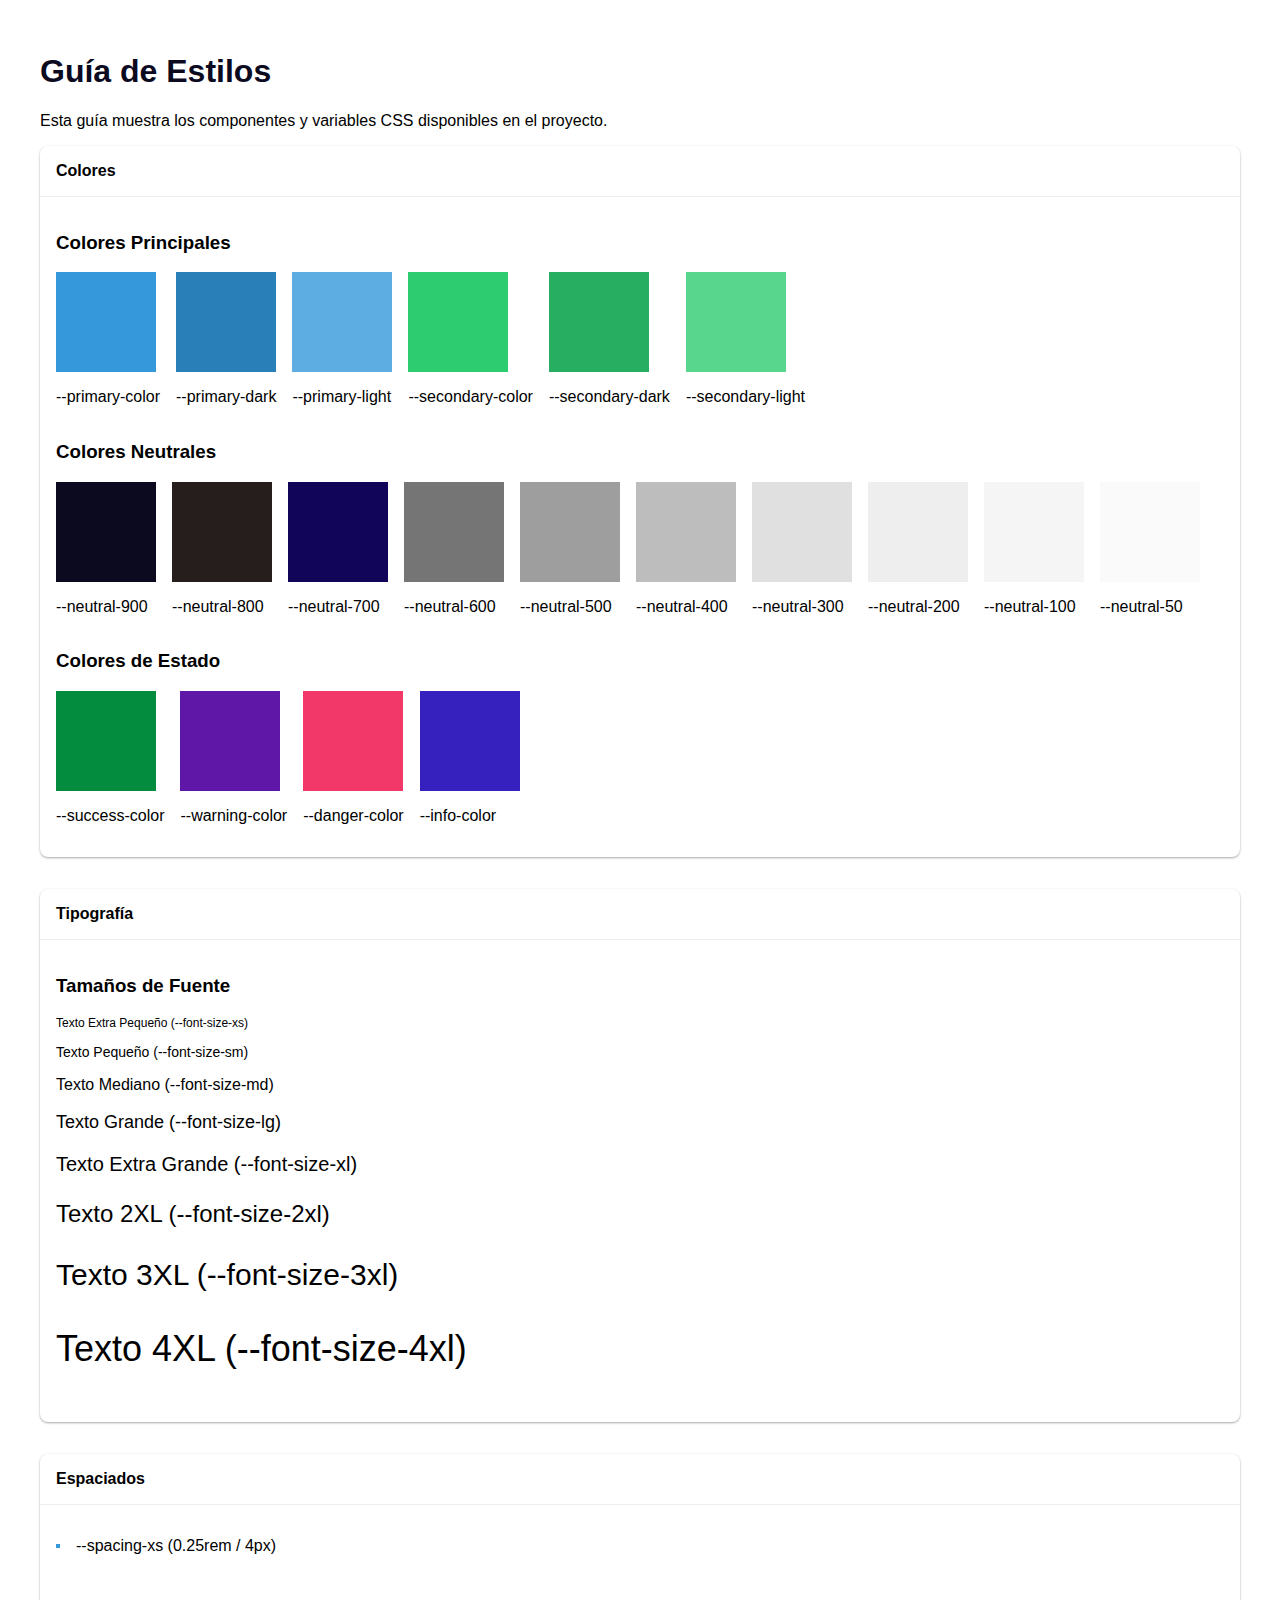
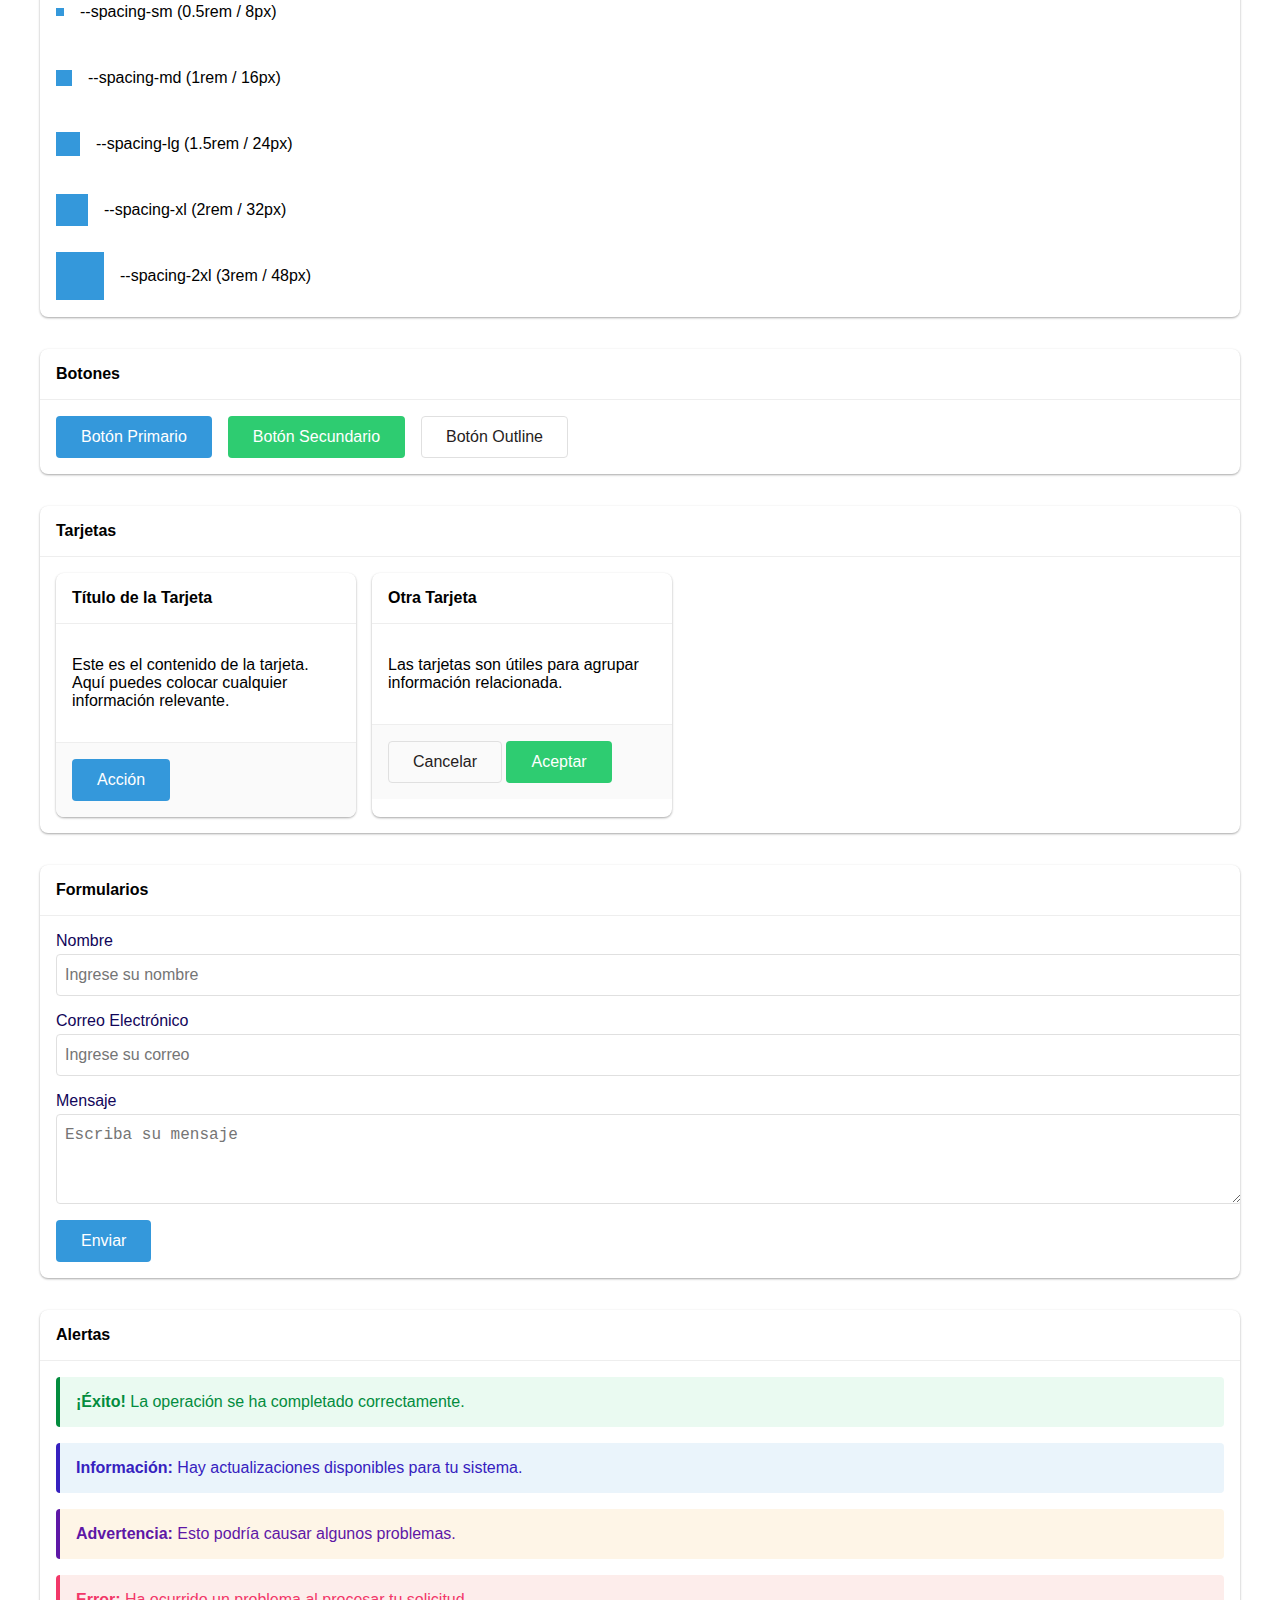
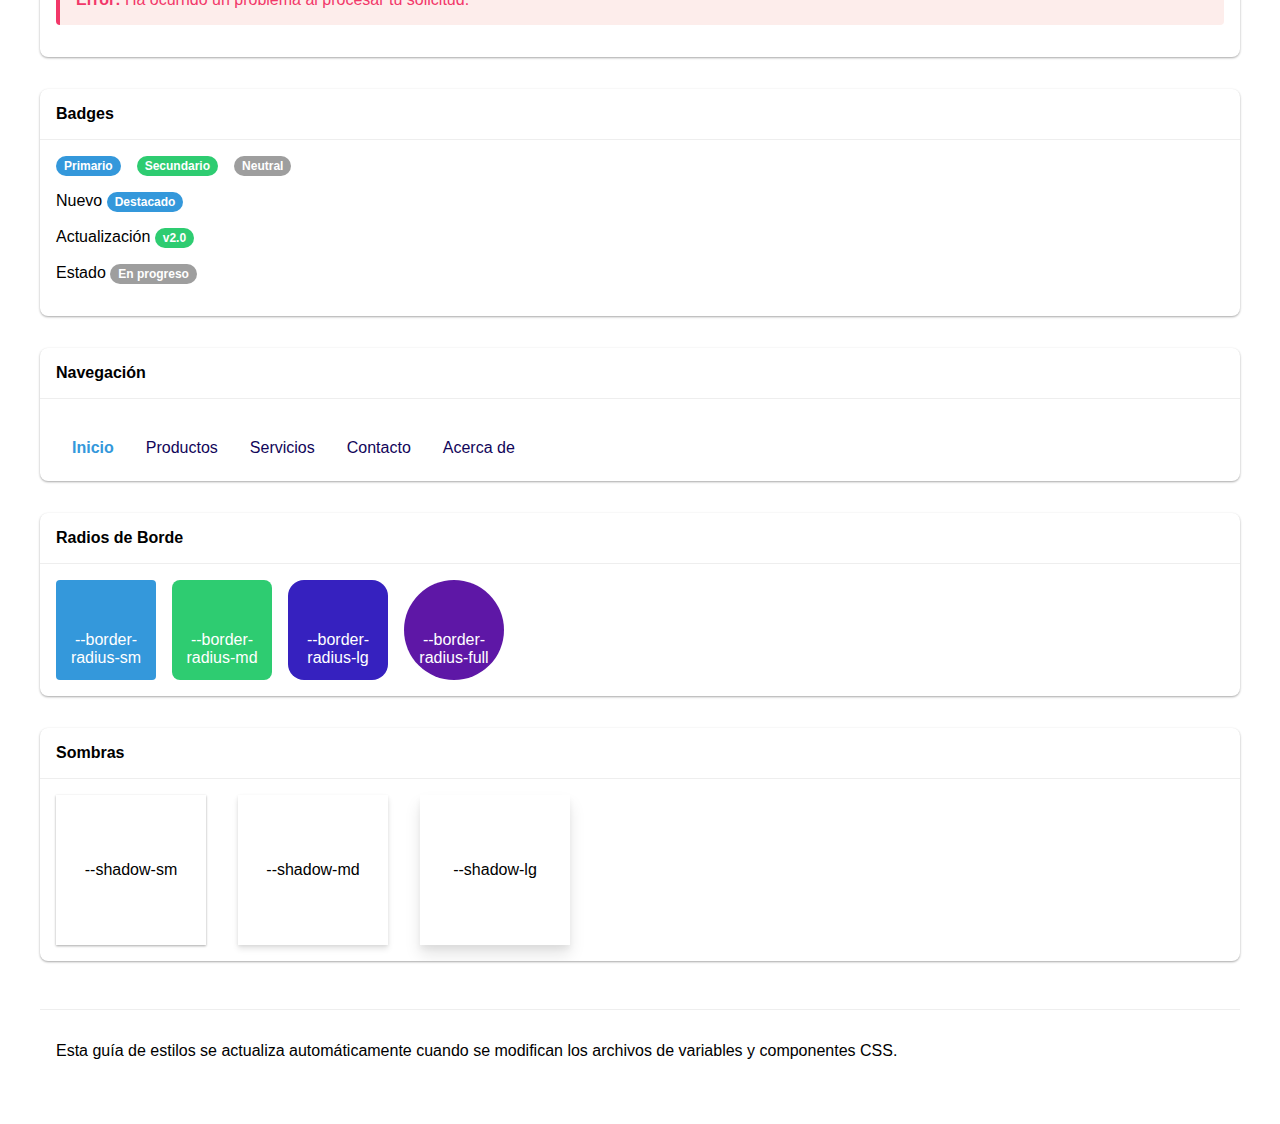
==== Templates/styleguide.html @ c3418613 "Basic frontend elements creation" ====
<!DOCTYPE html>
<html lang="es">
<head>
  <meta charset="UTF-8">
  <meta name="viewport" content="width=device-width, initial-scale=1.0">
  <title>Guía de Estilos</title>
  <!-- Archivo de variables CSS -->
  <link rel="stylesheet" href="../styles/variables.css">
  <!-- Archivo de componentes CSS -->
  <link rel="stylesheet" href="../styles/components.css">
</head>
<body style="font-family: var(--font-family-base); max-width: 1200px; margin: 0 auto; padding: 2rem;">
  
  <header>
    <h1 style="color: var(--neutral-900);">Guía de Estilos</h1>
    <p>Esta guía muestra los componentes y variables CSS disponibles en el proyecto.</p>
  </header>

  <main>
    <!-- COLORES -->
    <section class="card">
      <div class="card-header">Colores</div>
      <div class="card-body">
        <h3>Colores Principales</h3>
        <div style="display: flex; gap: 1rem; flex-wrap: wrap;">
          <div>
            <div style="width: 100px; height: 100px; background-color: var(--primary-color);"></div>
            <p>--primary-color</p>
          </div>
          <div>
            <div style="width: 100px; height: 100px; background-color: var(--primary-dark);"></div>
            <p>--primary-dark</p>
          </div>
          <div>
            <div style="width: 100px; height: 100px; background-color: var(--primary-light);"></div>
            <p>--primary-light</p>
          </div>
          <div>
            <div style="width: 100px; height: 100px; background-color: var(--secondary-color);"></div>
            <p>--secondary-color</p>
          </div>
          <div>
            <div style="width: 100px; height: 100px; background-color: var(--secondary-dark);"></div>
            <p>--secondary-dark</p>
          </div>
          <div>
            <div style="width: 100px; height: 100px; background-color: var(--secondary-light);"></div>
            <p>--secondary-light</p>
          </div>
        </div>

        <h3>Colores Neutrales</h3>
        <div style="display: flex; gap: 1rem; flex-wrap: wrap;">
          <div>
            <div style="width: 100px; height: 100px; background-color: var(--neutral-900);"></div>
            <p>--neutral-900</p>
          </div>
          <div>
            <div style="width: 100px; height: 100px; background-color: var(--neutral-800);"></div>
            <p>--neutral-800</p>
          </div>
          <div>
            <div style="width: 100px; height: 100px; background-color: var(--neutral-700);"></div>
            <p>--neutral-700</p>
          </div>
          <div>
            <div style="width: 100px; height: 100px; background-color: var(--neutral-600);"></div>
            <p>--neutral-600</p>
          </div>
          <div>
            <div style="width: 100px; height: 100px; background-color: var(--neutral-500);"></div>
            <p>--neutral-500</p>
          </div>
          <div>
            <div style="width: 100px; height: 100px; background-color: var(--neutral-400);"></div>
            <p>--neutral-400</p>
          </div>
          <div>
            <div style="width: 100px; height: 100px; background-color: var(--neutral-300);"></div>
            <p>--neutral-300</p>
          </div>
          <div>
            <div style="width: 100px; height: 100px; background-color: var(--neutral-200);"></div>
            <p>--neutral-200</p>
          </div>
          <div>
            <div style="width: 100px; height: 100px; background-color: var(--neutral-100);"></div>
            <p>--neutral-100</p>
          </div>
          <div>
            <div style="width: 100px; height: 100px; background-color: var(--neutral-50);"></div>
            <p>--neutral-50</p>
          </div>
        </div>

        <h3>Colores de Estado</h3>
        <div style="display: flex; gap: 1rem; flex-wrap: wrap;">
          <div>
            <div style="width: 100px; height: 100px; background-color: var(--success-color);"></div>
            <p>--success-color</p>
          </div>
          <div>
            <div style="width: 100px; height: 100px; background-color: var(--warning-color);"></div>
            <p>--warning-color</p>
          </div>
          <div>
            <div style="width: 100px; height: 100px; background-color: var(--danger-color);"></div>
            <p>--danger-color</p>
          </div>
          <div>
            <div style="width: 100px; height: 100px; background-color: var(--info-color);"></div>
            <p>--info-color</p>
          </div>
        </div>
      </div>
    </section>

    <!-- TIPOGRAFÍA -->
    <section class="card" style="margin-top: var(--spacing-xl);">
      <div class="card-header">Tipografía</div>
      <div class="card-body">
        <h3>Tamaños de Fuente</h3>
        <p style="font-size: var(--font-size-xs);">Texto Extra Pequeño (--font-size-xs)</p>
        <p style="font-size: var(--font-size-sm);">Texto Pequeño (--font-size-sm)</p>
        <p style="font-size: var(--font-size-md);">Texto Mediano (--font-size-md)</p>
        <p style="font-size: var(--font-size-lg);">Texto Grande (--font-size-lg)</p>
        <p style="font-size: var(--font-size-xl);">Texto Extra Grande (--font-size-xl)</p>
        <p style="font-size: var(--font-size-2xl);">Texto 2XL (--font-size-2xl)</p>
        <p style="font-size: var(--font-size-3xl);">Texto 3XL (--font-size-3xl)</p>
        <p style="font-size: var(--font-size-4xl);">Texto 4XL (--font-size-4xl)</p>
      </div>
    </section>

    <!-- ESPACIADOS -->
    <section class="card" style="margin-top: var(--spacing-xl);">
      <div class="card-header">Espaciados</div>
      <div class="card-body">
        <div style="display: flex; flex-direction: column; gap: 1rem;">
          <div style="display: flex; align-items: center;">
            <div style="width: var(--spacing-xs); height: var(--spacing-xs); background-color: var(--primary-color); margin-right: 1rem;"></div>
            <p>--spacing-xs (0.25rem / 4px)</p>
          </div>
          <div style="display: flex; align-items: center;">
            <div style="width: var(--spacing-sm); height: var(--spacing-sm); background-color: var(--primary-color); margin-right: 1rem;"></div>
            <p>--spacing-sm (0.5rem / 8px)</p>
          </div>
          <div style="display: flex; align-items: center;">
            <div style="width: var(--spacing-md); height: var(--spacing-md); background-color: var(--primary-color); margin-right: 1rem;"></div>
            <p>--spacing-md (1rem / 16px)</p>
          </div>
          <div style="display: flex; align-items: center;">
            <div style="width: var(--spacing-lg); height: var(--spacing-lg); background-color: var(--primary-color); margin-right: 1rem;"></div>
            <p>--spacing-lg (1.5rem / 24px)</p>
          </div>
          <div style="display: flex; align-items: center;">
            <div style="width: var(--spacing-xl); height: var(--spacing-xl); background-color: var(--primary-color); margin-right: 1rem;"></div>
            <p>--spacing-xl (2rem / 32px)</p>
          </div>
          <div style="display: flex; align-items: center;">
            <div style="width: var(--spacing-2xl); height: var(--spacing-2xl); background-color: var(--primary-color); margin-right: 1rem;"></div>
            <p>--spacing-2xl (3rem / 48px)</p>
          </div>
        </div>
      </div>
    </section>

    <!-- BOTONES -->
    <section class="card" style="margin-top: var(--spacing-xl);">
      <div class="card-header">Botones</div>
      <div class="card-body">
        <div style="display: flex; gap: 1rem; flex-wrap: wrap;">
          <button class="btn btn-primary">Botón Primario</button>
          <button class="btn btn-secondary">Botón Secundario</button>
          <button class="btn btn-outline">Botón Outline</button>
        </div>
      </div>
    </section>

    <!-- TARJETAS -->
    <section class="card" style="margin-top: var(--spacing-xl);">
      <div class="card-header">Tarjetas</div>
      <div class="card-body">
        <div style="display: flex; gap: 1rem; flex-wrap: wrap;">
          <div class="card" style="width: 300px;">
            <div class="card-header">Título de la Tarjeta</div>
            <div class="card-body">
              <p>Este es el contenido de la tarjeta. Aquí puedes colocar cualquier información relevante.</p>
            </div>
            <div class="card-footer">
              <button class="btn btn-primary">Acción</button>
            </div>
          </div>
          
          <div class="card" style="width: 300px;">
            <div class="card-header">Otra Tarjeta</div>
            <div class="card-body">
              <p>Las tarjetas son útiles para agrupar información relacionada.</p>
            </div>
            <div class="card-footer">
              <button class="btn btn-outline">Cancelar</button>
              <button class="btn btn-secondary">Aceptar</button>
            </div>
          </div>
        </div>
      </div>
    </section>

    <!-- FORMULARIOS -->
    <section class="card" style="margin-top: var(--spacing-xl);">
      <div class="card-header">Formularios</div>
      <div class="card-body">
        <form>
          <div class="form-group">
            <label class="form-label">Nombre</label>
            <input type="text" class="form-control" placeholder="Ingrese su nombre">
          </div>
          
          <div class="form-group">
            <label class="form-label">Correo Electrónico</label>
            <input type="email" class="form-control" placeholder="Ingrese su correo">
          </div>
          
          <div class="form-group">
            <label class="form-label">Mensaje</label>
            <textarea class="form-control" rows="3" placeholder="Escriba su mensaje"></textarea>
          </div>
          
          <button class="btn btn-primary">Enviar</button>
        </form>
      </div>
    </section>

    <!-- ALERTAS -->
    <section class="card" style="margin-top: var(--spacing-xl);">
      <div class="card-header">Alertas</div>
      <div class="card-body">
        <div class="alert alert-success">
          <strong>¡Éxito!</strong> La operación se ha completado correctamente.
        </div>
        
        <div class="alert alert-info">
          <strong>Información:</strong> Hay actualizaciones disponibles para tu sistema.
        </div>
        
        <div class="alert alert-warning">
          <strong>Advertencia:</strong> Esto podría causar algunos problemas.
        </div>
        
        <div class="alert alert-danger">
          <strong>Error:</strong> Ha ocurrido un problema al procesar tu solicitud.
        </div>
      </div>
    </section>

    <!-- BADGES -->
    <section class="card" style="margin-top: var(--spacing-xl);">
      <div class="card-header">Badges</div>
      <div class="card-body">
        <div style="display: flex; gap: 1rem; flex-wrap: wrap;">
          <span class="badge badge-primary">Primario</span>
          <span class="badge badge-secondary">Secundario</span>
          <span class="badge badge-neutral">Neutral</span>
        </div>
        
        <div style="margin-top: var(--spacing-md);">
          <p>Nuevo <span class="badge badge-primary">Destacado</span></p>
          <p>Actualización <span class="badge badge-secondary">v2.0</span></p>
          <p>Estado <span class="badge badge-neutral">En progreso</span></p>
        </div>
      </div>
    </section>

    <!-- NAVEGACIÓN -->
    <section class="card" style="margin-top: var(--spacing-xl);">
      <div class="card-header">Navegación</div>
      <div class="card-body">
        <ul class="nav">
          <li><a href="#" class="nav-link active">Inicio</a></li>
          <li><a href="#" class="nav-link">Productos</a></li>
          <li><a href="#" class="nav-link">Servicios</a></li>
          <li><a href="#" class="nav-link">Contacto</a></li>
          <li><a href="#" class="nav-link">Acerca de</a></li>
        </ul>
      </div>
    </section>

    <!-- BORDES -->
    <section class="card" style="margin-top: var(--spacing-xl);">
      <div class="card-header">Radios de Borde</div>
      <div class="card-body">
        <div style="display: flex; gap: 1rem; flex-wrap: wrap;">
          <div style="width: 100px; height: 100px; background-color: var(--primary-color); border-radius: var(--border-radius-sm);">
            <p style="text-align: center; color: white; padding-top: 35px;">--border-radius-sm</p>
          </div>
          <div style="width: 100px; height: 100px; background-color: var(--secondary-color); border-radius: var(--border-radius-md);">
            <p style="text-align: center; color: white; padding-top: 35px;">--border-radius-md</p>
          </div>
          <div style="width: 100px; height: 100px; background-color: var(--info-color); border-radius: var(--border-radius-lg);">
            <p style="text-align: center; color: white; padding-top: 35px;">--border-radius-lg</p>
          </div>
          <div style="width: 100px; height: 100px; background-color: var(--warning-color); border-radius: var(--border-radius-full);">
            <p style="text-align: center; color: white; padding-top: 35px;">--border-radius-full</p>
          </div>
        </div>
      </div>
    </section>

    <!-- SOMBRAS -->
    <section class="card" style="margin-top: var(--spacing-xl);">
      <div class="card-header">Sombras</div>
      <div class="card-body">
        <div style="display: flex; gap: 2rem; flex-wrap: wrap;">
          <div style="width: 150px; height: 150px; background-color: white; box-shadow: var(--shadow-sm); display: flex; justify-content: center; align-items: center;">
            --shadow-sm
          </div>
          <div style="width: 150px; height: 150px; background-color: white; box-shadow: var(--shadow-md); display: flex; justify-content: center; align-items: center;">
            --shadow-md
          </div>
          <div style="width: 150px; height: 150px; background-color: white; box-shadow: var(--shadow-lg); display: flex; justify-content: center; align-items: center;">
            --shadow-lg
          </div>
        </div>
      </div>
    </section>
  </main>

  <footer style="margin-top: var(--spacing-2xl); padding: var(--spacing-md); border-top: 1px solid var(--neutral-200);">
    <p>Esta guía de estilos se actualiza automáticamente cuando se modifican los archivos de variables y componentes CSS.</p>
  </footer>
</body>
</html>
---- styles/variables.css ----
/**
 * Variables globales CSS
 * Estas variables definen los estilos base de toda la aplicación
 */

 :root {
    /* Colores principales */
    --primary-color: #3498db;
    --primary-dark: #2980b9;
    --primary-light: #5dade2;
    
    --secondary-color: #2ecc71;
    --secondary-dark: #27ae60;
    --secondary-light: #58d68d;
    
    /* Colores neutrales */
    --neutral-900: hsl(242, 50%, 8%);
    --neutral-800: #261d1d;
    --neutral-700: #110559;
    --neutral-600: #757575;
    --neutral-500: #9e9e9e;
    --neutral-400: #bdbdbd;
    --neutral-300: #e0e0e0;
    --neutral-200: #eeeeee;
    --neutral-100: #f5f5f5;
    --neutral-50: #fafafa;
    
    /* Colores de estado */
    --success-color: #038C3E;
    --warning-color: #5E17A6;
    --danger-color: #F23869;
    --info-color: #3621BF;
    
    /* Tipografía */
    --font-family-base: 'Roboto', 'Helvetica Neue', Arial, sans-serif;
    --font-family-heading: 'Roboto', 'Helvetica Neue', Arial, sans-serif;
    
    /* Tamaños de fuente */
    --font-size-xs: 0.75rem;    /* 12px */
    --font-size-sm: 0.875rem;   /* 14px */
    --font-size-md: 1rem;       /* 16px */
    --font-size-lg: 1.125rem;   /* 18px */
    --font-size-xl: 1.25rem;    /* 20px */
    --font-size-2xl: 1.5rem;    /* 24px */
    --font-size-3xl: 1.875rem;  /* 30px */
    --font-size-4xl: 2.25rem;   /* 36px */
    
    /* Espaciados */
    --spacing-xs: 0.25rem;      /* 4px */
    --spacing-sm: 0.5rem;       /* 8px */
    --spacing-md: 1rem;         /* 16px */
    --spacing-lg: 1.5rem;       /* 24px */
    --spacing-xl: 2rem;         /* 32px */
    --spacing-2xl: 3rem;        /* 48px */
    
    /* Bordes */
    --border-radius-sm: 0.25rem;  /* 4px */
    --border-radius-md: 0.5rem;   /* 8px */
    --border-radius-lg: 1rem;     /* 16px */
    --border-radius-full: 9999px;
    
    /* Sombras */
    --shadow-sm: 0 1px 3px rgba(0, 0, 0, 0.12), 0 1px 2px rgba(0, 0, 0, 0.24);
    --shadow-md: 0 4px 6px rgba(0, 0, 0, 0.1), 0 1px 3px rgba(0, 0, 0, 0.08);
    --shadow-lg: 0 10px 15px rgba(0, 0, 0, 0.1), 0 4px 6px rgba(0, 0, 0, 0.05);
    
    /* Transiciones */
    --transition-fast: 150ms;
    --transition-normal: 300ms;
    --transition-slow: 500ms;
  }
---- styles/components.css ----
/**
 * Componentes CSS
 * Estos estilos definen componentes reutilizables para toda la aplicación
 */

/* Botones */
.btn {
    display: inline-block;
    font-weight: 500;
    text-align: center;
    vertical-align: middle;
    cursor: pointer;
    border: 1px solid transparent;
    padding: var(--spacing-sm) var(--spacing-lg);
    font-size: var(--font-size-md);
    line-height: 1.5;
    border-radius: var(--border-radius-sm);
    transition: all var(--transition-normal);
  }
  
  .btn-primary {
    background-color: var(--primary-color);
    color: white;
  }
  
  .btn-primary:hover {
    background-color: var(--primary-dark);
  }
  
  .btn-secondary {
    background-color: var(--secondary-color);
    color: white;
  }
  
  .btn-secondary:hover {
    background-color: var(--secondary-dark);
  }
  
  .btn-outline {
    background-color: transparent;
    border-color: var(--neutral-300);
    color: var(--neutral-800);
  }
  
  .btn-outline:hover {
    background-color: var(--neutral-100);
  }
  
  /* Tarjetas */
  .card {
    background-color: white;
    border-radius: var(--border-radius-md);
    box-shadow: var(--shadow-sm);
    overflow: hidden;
    transition: box-shadow var(--transition-normal);
  }
  
  .card:hover {
    box-shadow: var(--shadow-md);
  }
  
  .card-header {
    padding: var(--spacing-md);
    border-bottom: 1px solid var(--neutral-200);
    font-weight: 600;
  }
  
  .card-body {
    padding: var(--spacing-md);
  }
  
  .card-footer {
    padding: var(--spacing-md);
    border-top: 1px solid var(--neutral-200);
    background-color: var(--neutral-50);
  }
  
  /* Formularios */
  .form-group {
    margin-bottom: var(--spacing-md);
  }
  
  .form-label {
    display: block;
    margin-bottom: var(--spacing-xs);
    font-weight: 500;
    color: var(--neutral-700);
  }
  
  .form-control {
    display: block;
    width: 100%;
    padding: var(--spacing-sm);
    font-size: var(--font-size-md);
    line-height: 1.5;
    color: var(--neutral-800);
    background-color: white;
    border: 1px solid var(--neutral-300);
    border-radius: var(--border-radius-sm);
    transition: border-color var(--transition-normal);
  }
  
  .form-control:focus {
    border-color: var(--primary-color);
    outline: 0;
  }
  
  /* Alertas */
  .alert {
    padding: var(--spacing-md);
    margin-bottom: var(--spacing-md);
    border-radius: var(--border-radius-sm);
    border-left: 4px solid transparent;
  }
  
  .alert-success {
    background-color: rgba(46, 204, 113, 0.1);
    border-left-color: var(--success-color);
    color: var(--success-color);
  }
  
  .alert-warning {
    background-color: rgba(243, 156, 18, 0.1);
    border-left-color: var(--warning-color);
    color: var(--warning-color);
  }
  
  .alert-danger {
    background-color: rgba(231, 76, 60, 0.1);
    border-left-color: var(--danger-color);
    color: var(--danger-color);
  }
  
  .alert-info {
    background-color: rgba(52, 152, 219, 0.1);
    border-left-color: var(--info-color);
    color: var(--info-color);
  }
  
  /* Badges */
  .badge {
    display: inline-block;
    padding: var(--spacing-xs) var(--spacing-sm);
    font-size: var(--font-size-xs);
    font-weight: 600;
    line-height: 1;
    text-align: center;
    white-space: nowrap;
    vertical-align: baseline;
    border-radius: var(--border-radius-full);
  }
  
  .badge-primary {
    background-color: var(--primary-color);
    color: white;
  }
  
  .badge-secondary {
    background-color: var(--secondary-color);
    color: white;
  }
  
  .badge-neutral {
    background-color: var(--neutral-500);
    color: white;
  }
  
  /* Navegación */
  .nav {
    display: flex;
    flex-wrap: wrap;
    padding-left: 0;
    margin-bottom: 0;
    list-style: none;
  }
  
  .nav-link {
    display: block;
    padding: var(--spacing-sm) var(--spacing-md);
    text-decoration: none;
    color: var(--neutral-700);
    transition: color var(--transition-normal);
  }
  
  .nav-link:hover {
    color: var(--primary-color);
  }
  
  .nav-link.active {
    color: var(--primary-color);
    font-weight: 600;
  }
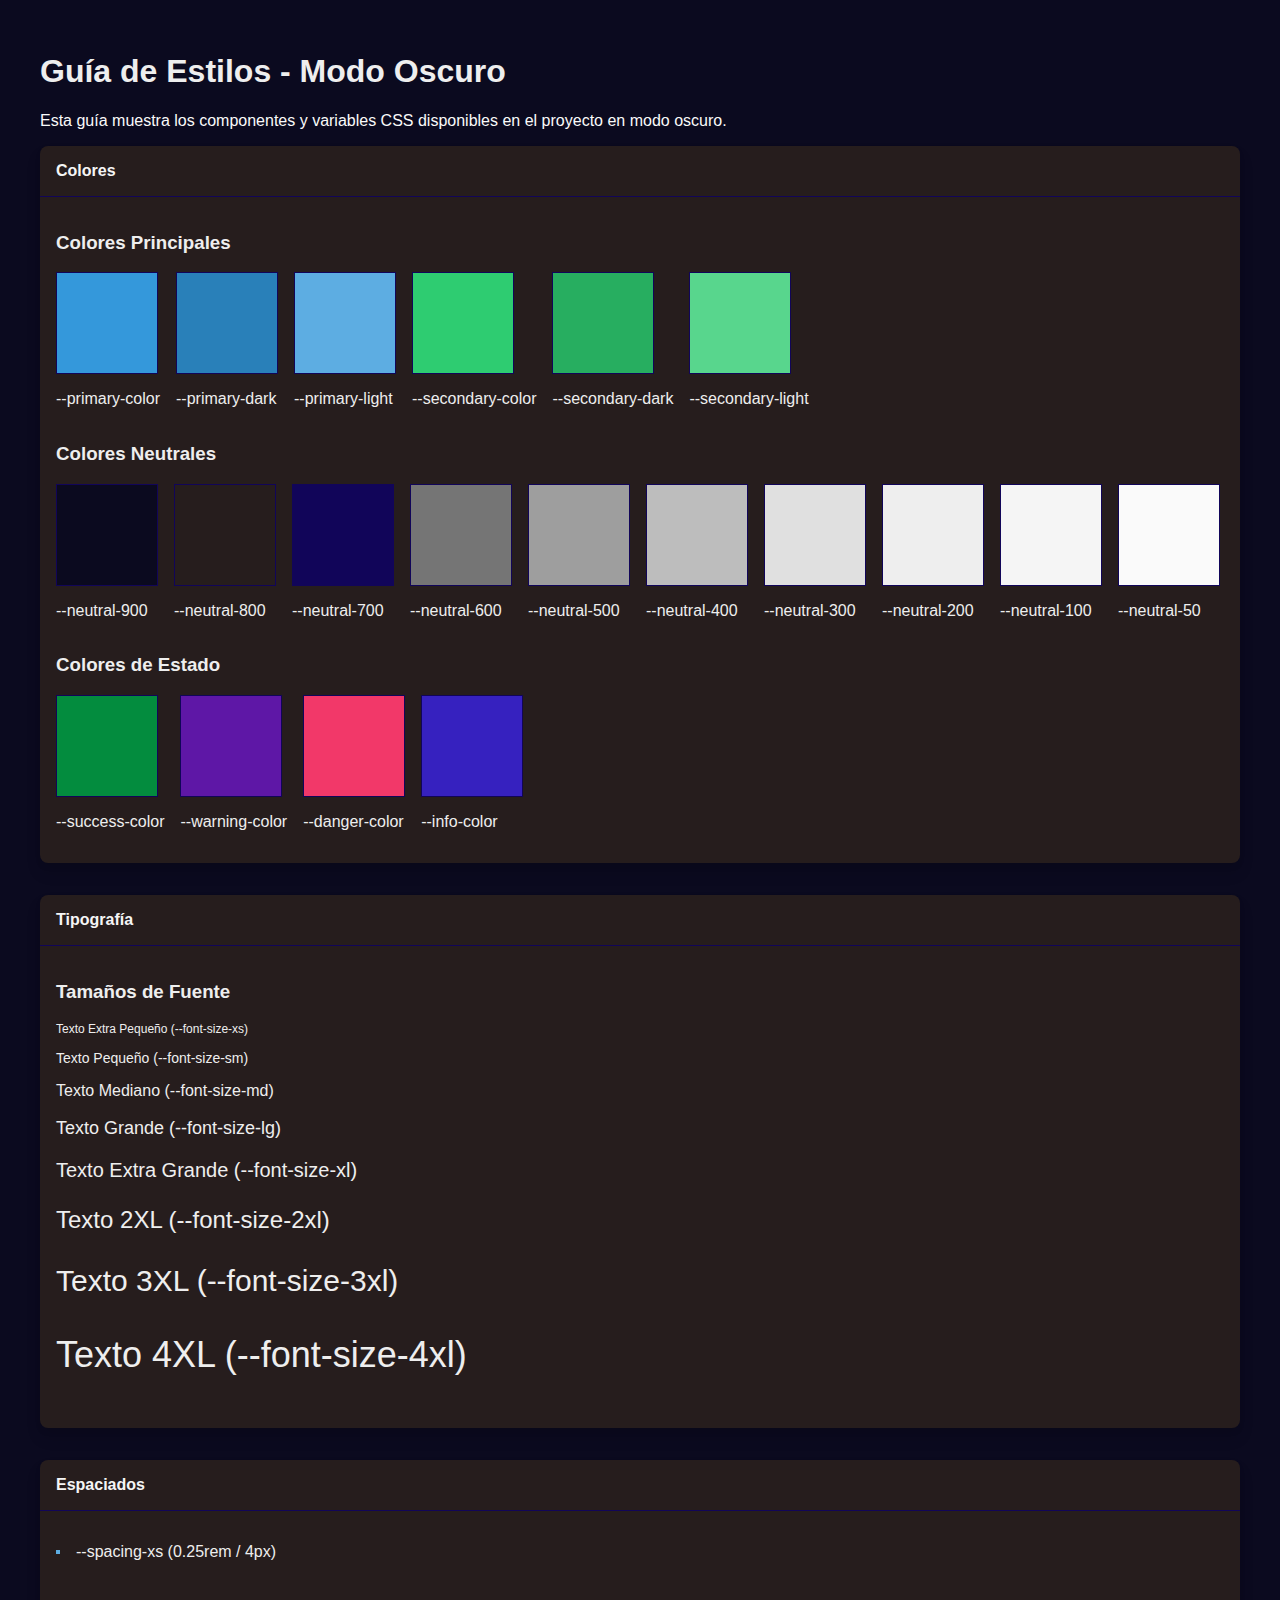
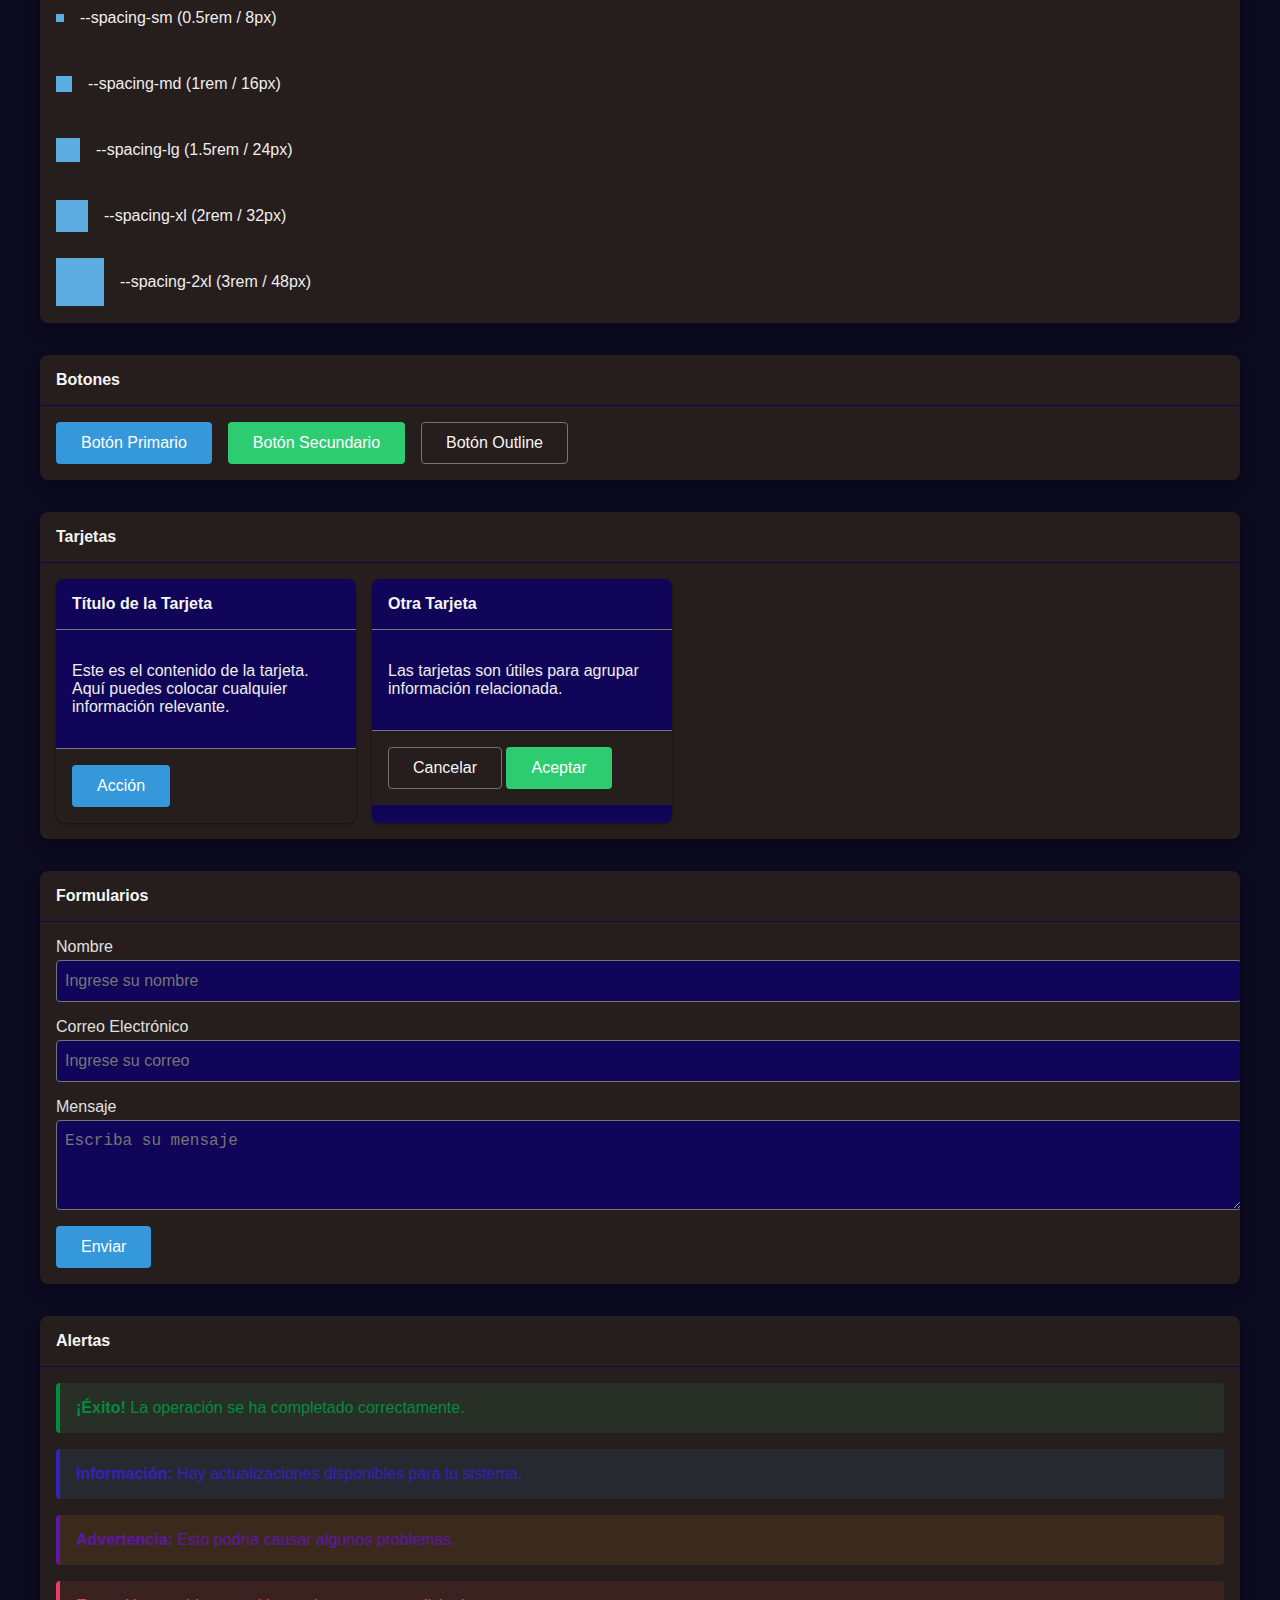
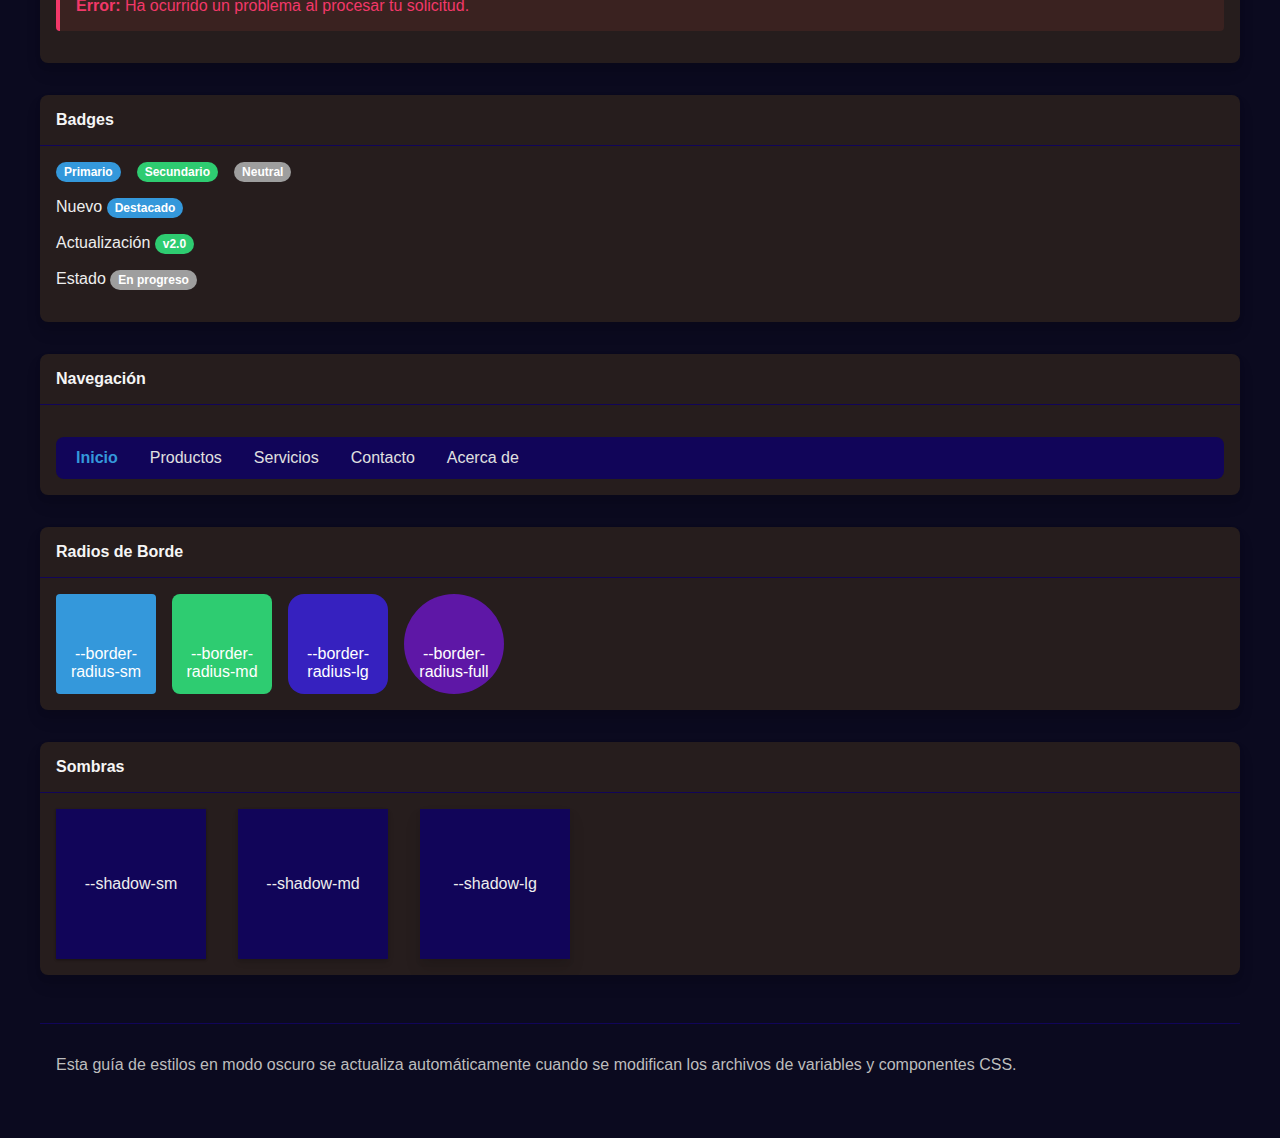
==== commit 5380a306: "Creación de Index" ====
--- a/Templates/styleguide.html
+++ b/Templates/styleguide.html
@@ -3,201 +3,205 @@
 <head>
   <meta charset="UTF-8">
   <meta name="viewport" content="width=device-width, initial-scale=1.0">
-  <title>Guía de Estilos</title>
+  <title>Guía de Estilos - Modo Oscuro</title>
   <!-- Archivo de variables CSS -->
   <link rel="stylesheet" href="../styles/variables.css">
   <!-- Archivo de componentes CSS -->
   <link rel="stylesheet" href="../styles/components.css">
 </head>
-<body style="font-family: var(--font-family-base); max-width: 1200px; margin: 0 auto; padding: 2rem;">
+<body style="font-family: var(--font-family-base); max-width: 1200px; margin: 0 auto; padding: 2rem; background-color: var(--neutral-900); color: var(--neutral-50);">
   
   <header>
-    <h1 style="color: var(--neutral-900);">Guía de Estilos</h1>
-    <p>Esta guía muestra los componentes y variables CSS disponibles en el proyecto.</p>
+    <h1 style="color: var(--neutral-200);">Guía de Estilos - Modo Oscuro</h1>
+    <p>Esta guía muestra los componentes y variables CSS disponibles en el proyecto en modo oscuro.</p>
   </header>
 
   <main>
     <!-- COLORES -->
-    <section class="card">
-      <div class="card-header">Colores</div>
-      <div class="card-body">
-        <h3>Colores Principales</h3>
-        <div style="display: flex; gap: 1rem; flex-wrap: wrap;">
-          <div>
-            <div style="width: 100px; height: 100px; background-color: var(--primary-color);"></div>
-            <p>--primary-color</p>
-          </div>
-          <div>
-            <div style="width: 100px; height: 100px; background-color: var(--primary-dark);"></div>
-            <p>--primary-dark</p>
-          </div>
-          <div>
-            <div style="width: 100px; height: 100px; background-color: var(--primary-light);"></div>
-            <p>--primary-light</p>
-          </div>
-          <div>
-            <div style="width: 100px; height: 100px; background-color: var(--secondary-color);"></div>
-            <p>--secondary-color</p>
-          </div>
-          <div>
-            <div style="width: 100px; height: 100px; background-color: var(--secondary-dark);"></div>
-            <p>--secondary-dark</p>
-          </div>
-          <div>
-            <div style="width: 100px; height: 100px; background-color: var(--secondary-light);"></div>
-            <p>--secondary-light</p>
-          </div>
-        </div>
-
-        <h3>Colores Neutrales</h3>
-        <div style="display: flex; gap: 1rem; flex-wrap: wrap;">
-          <div>
-            <div style="width: 100px; height: 100px; background-color: var(--neutral-900);"></div>
-            <p>--neutral-900</p>
-          </div>
-          <div>
-            <div style="width: 100px; height: 100px; background-color: var(--neutral-800);"></div>
-            <p>--neutral-800</p>
-          </div>
-          <div>
-            <div style="width: 100px; height: 100px; background-color: var(--neutral-700);"></div>
-            <p>--neutral-700</p>
-          </div>
-          <div>
-            <div style="width: 100px; height: 100px; background-color: var(--neutral-600);"></div>
-            <p>--neutral-600</p>
-          </div>
-          <div>
-            <div style="width: 100px; height: 100px; background-color: var(--neutral-500);"></div>
-            <p>--neutral-500</p>
-          </div>
-          <div>
-            <div style="width: 100px; height: 100px; background-color: var(--neutral-400);"></div>
-            <p>--neutral-400</p>
-          </div>
-          <div>
-            <div style="width: 100px; height: 100px; background-color: var(--neutral-300);"></div>
-            <p>--neutral-300</p>
-          </div>
-          <div>
-            <div style="width: 100px; height: 100px; background-color: var(--neutral-200);"></div>
-            <p>--neutral-200</p>
-          </div>
-          <div>
-            <div style="width: 100px; height: 100px; background-color: var(--neutral-100);"></div>
-            <p>--neutral-100</p>
-          </div>
-          <div>
-            <div style="width: 100px; height: 100px; background-color: var(--neutral-50);"></div>
-            <p>--neutral-50</p>
-          </div>
-        </div>
-
-        <h3>Colores de Estado</h3>
-        <div style="display: flex; gap: 1rem; flex-wrap: wrap;">
-          <div>
-            <div style="width: 100px; height: 100px; background-color: var(--success-color);"></div>
-            <p>--success-color</p>
-          </div>
-          <div>
-            <div style="width: 100px; height: 100px; background-color: var(--warning-color);"></div>
-            <p>--warning-color</p>
-          </div>
-          <div>
-            <div style="width: 100px; height: 100px; background-color: var(--danger-color);"></div>
-            <p>--danger-color</p>
-          </div>
-          <div>
-            <div style="width: 100px; height: 100px; background-color: var(--info-color);"></div>
-            <p>--info-color</p>
+    <section class="card" style="background-color: var(--neutral-800); box-shadow: var(--shadow-lg);">
+      <div class="card-header" style="border-bottom: 1px solid var(--neutral-700); color: var(--neutral-100);">Colores</div>
+      <div class="card-body">
+        <h3 style="color: var(--neutral-200);">Colores Principales</h3>
+        <div style="display: flex; gap: 1rem; flex-wrap: wrap;">
+          <div>
+            <div style="width: 100px; height: 100px; background-color: var(--primary-color); border: 1px solid var(--neutral-700);"></div>
+            <p style="color: var(--neutral-200);">--primary-color</p>
+          </div>
+          <div>
+            <div style="width: 100px; height: 100px; background-color: var(--primary-dark); border: 1px solid var(--neutral-700);"></div>
+            <p style="color: var(--neutral-200);">--primary-dark</p>
+          </div>
+          <div>
+            <div style="width: 100px; height: 100px; background-color: var(--primary-light); border: 1px solid var(--neutral-700);"></div>
+            <p style="color: var(--neutral-200);">--primary-light</p>
+          </div>
+          <div>
+            <div style="width: 100px; height: 100px; background-color: var(--secondary-color); border: 1px solid var(--neutral-700);"></div>
+            <p style="color: var(--neutral-200);">--secondary-color</p>
+          </div>
+          <div>
+            <div style="width: 100px; height: 100px; background-color: var(--secondary-dark); border: 1px solid var(--neutral-700);"></div>
+            <p style="color: var(--neutral-200);">--secondary-dark</p>
+          </div>
+          <div>
+            <div style="width: 100px; height: 100px; background-color: var(--secondary-light); border: 1px solid var(--neutral-700);"></div>
+            <p style="color: var(--neutral-200);">--secondary-light</p>
+          </div>
+        </div>
+
+        <h3 style="color: var(--neutral-200);">Colores Neutrales</h3>
+        <div style="display: flex; gap: 1rem; flex-wrap: wrap;">
+          <div>
+            <div style="width: 100px; height: 100px; background-color: var(--neutral-900); border: 1px solid var(--neutral-700);"></div>
+            <p style="color: var(--neutral-200);">--neutral-900</p>
+          </div>
+          <div>
+            <div style="width: 100px; height: 100px; background-color: var(--neutral-800); border: 1px solid var(--neutral-700);"></div>
+            <p style="color: var(--neutral-200);">--neutral-800</p>
+          </div>
+          <div>
+            <div style="width: 100px; height: 100px; background-color: var(--neutral-700); border: 1px solid var(--neutral-700);"></div>
+            <p style="color: var(--neutral-200);">--neutral-700</p>
+          </div>
+          <div>
+            <div style="width: 100px; height: 100px; background-color: var(--neutral-600); border: 1px solid var(--neutral-700);"></div>
+            <p style="color: var(--neutral-200);">--neutral-600</p>
+          </div>
+          <div>
+            <div style="width: 100px; height: 100px; background-color: var(--neutral-500); border: 1px solid var(--neutral-700);"></div>
+            <p style="color: var(--neutral-200);">--neutral-500</p>
+          </div>
+          <div>
+            <div style="width: 100px; height: 100px; background-color: var(--neutral-400); border: 1px solid var(--neutral-700);"></div>
+            <p style="color: var(--neutral-200);">--neutral-400</p>
+          </div>
+          <div>
+            <div style="width: 100px; height: 100px; background-color: var(--neutral-300); border: 1px solid var(--neutral-700);"></div>
+            <p style="color: var(--neutral-200);">--neutral-300</p>
+          </div>
+          <div>
+            <div style="width: 100px; height: 100px; background-color: var(--neutral-200); border: 1px solid var(--neutral-700);"></div>
+            <p style="color: var(--neutral-200);">--neutral-200</p>
+          </div>
+          <div>
+            <div style="width: 100px; height: 100px; background-color: var(--neutral-100); border: 1px solid var(--neutral-700);"></div>
+            <p style="color: var(--neutral-200);">--neutral-100</p>
+          </div>
+          <div>
+            <div style="width: 100px; height: 100px; background-color: var(--neutral-50); border: 1px solid var(--neutral-700);"></div>
+            <p style="color: var(--neutral-200);">--neutral-50</p>
+          </div>
+        </div>
+
+        <h3 style="color: var(--neutral-200);">Colores de Estado</h3>
+        <div style="display: flex; gap: 1rem; flex-wrap: wrap;">
+          <div>
+            <div style="width: 100px; height: 100px; background-color: var(--success-color); border: 1px solid var(--neutral-700);"></div>
+            <p style="color: var(--neutral-200);">--success-color</p>
+          </div>
+          <div>
+            <div style="width: 100px; height: 100px; background-color: var(--warning-color); border: 1px solid var(--neutral-700);"></div>
+            <p style="color: var(--neutral-200);">--warning-color</p>
+          </div>
+          <div>
+            <div style="width: 100px; height: 100px; background-color: var(--danger-color); border: 1px solid var(--neutral-700);"></div>
+            <p style="color: var(--neutral-200);">--danger-color</p>
+          </div>
+          <div>
+            <div style="width: 100px; height: 100px; background-color: var(--info-color); border: 1px solid var(--neutral-700);"></div>
+            <p style="color: var(--neutral-200);">--info-color</p>
           </div>
         </div>
       </div>
     </section>
 
     <!-- TIPOGRAFÍA -->
-    <section class="card" style="margin-top: var(--spacing-xl);">
-      <div class="card-header">Tipografía</div>
-      <div class="card-body">
-        <h3>Tamaños de Fuente</h3>
-        <p style="font-size: var(--font-size-xs);">Texto Extra Pequeño (--font-size-xs)</p>
-        <p style="font-size: var(--font-size-sm);">Texto Pequeño (--font-size-sm)</p>
-        <p style="font-size: var(--font-size-md);">Texto Mediano (--font-size-md)</p>
-        <p style="font-size: var(--font-size-lg);">Texto Grande (--font-size-lg)</p>
-        <p style="font-size: var(--font-size-xl);">Texto Extra Grande (--font-size-xl)</p>
-        <p style="font-size: var(--font-size-2xl);">Texto 2XL (--font-size-2xl)</p>
-        <p style="font-size: var(--font-size-3xl);">Texto 3XL (--font-size-3xl)</p>
-        <p style="font-size: var(--font-size-4xl);">Texto 4XL (--font-size-4xl)</p>
+    <section class="card" style="margin-top: var(--spacing-xl); background-color: var(--neutral-800); box-shadow: var(--shadow-lg);">
+      <div class="card-header" style="border-bottom: 1px solid var(--neutral-700); color: var(--neutral-100);">Tipografía</div>
+      <div class="card-body">
+        <h3 style="color: var(--neutral-200);">Tamaños de Fuente</h3>
+        <p style="font-size: var(--font-size-xs); color: var(--neutral-200);">Texto Extra Pequeño (--font-size-xs)</p>
+        <p style="font-size: var(--font-size-sm); color: var(--neutral-200);">Texto Pequeño (--font-size-sm)</p>
+        <p style="font-size: var(--font-size-md); color: var(--neutral-200);">Texto Mediano (--font-size-md)</p>
+        <p style="font-size: var(--font-size-lg); color: var(--neutral-200);">Texto Grande (--font-size-lg)</p>
+        <p style="font-size: var(--font-size-xl); color: var(--neutral-200);">Texto Extra Grande (--font-size-xl)</p>
+        <p style="font-size: var(--font-size-2xl); color: var(--neutral-200);">Texto 2XL (--font-size-2xl)</p>
+        <p style="font-size: var(--font-size-3xl); color: var(--neutral-200);">Texto 3XL (--font-size-3xl)</p>
+        <p style="font-size: var(--font-size-4xl); color: var(--neutral-200);">Texto 4XL (--font-size-4xl)</p>
       </div>
     </section>
 
     <!-- ESPACIADOS -->
-    <section class="card" style="margin-top: var(--spacing-xl);">
-      <div class="card-header">Espaciados</div>
+    <section class="card" style="margin-top: var(--spacing-xl); background-color: var(--neutral-800); box-shadow: var(--shadow-lg);">
+      <div class="card-header" style="border-bottom: 1px solid var(--neutral-700); color: var(--neutral-100);">Espaciados</div>
       <div class="card-body">
         <div style="display: flex; flex-direction: column; gap: 1rem;">
           <div style="display: flex; align-items: center;">
-            <div style="width: var(--spacing-xs); height: var(--spacing-xs); background-color: var(--primary-color); margin-right: 1rem;"></div>
-            <p>--spacing-xs (0.25rem / 4px)</p>
-          </div>
-          <div style="display: flex; align-items: center;">
-            <div style="width: var(--spacing-sm); height: var(--spacing-sm); background-color: var(--primary-color); margin-right: 1rem;"></div>
-            <p>--spacing-sm (0.5rem / 8px)</p>
-          </div>
-          <div style="display: flex; align-items: center;">
-            <div style="width: var(--spacing-md); height: var(--spacing-md); background-color: var(--primary-color); margin-right: 1rem;"></div>
-            <p>--spacing-md (1rem / 16px)</p>
-          </div>
-          <div style="display: flex; align-items: center;">
-            <div style="width: var(--spacing-lg); height: var(--spacing-lg); background-color: var(--primary-color); margin-right: 1rem;"></div>
-            <p>--spacing-lg (1.5rem / 24px)</p>
-          </div>
-          <div style="display: flex; align-items: center;">
-            <div style="width: var(--spacing-xl); height: var(--spacing-xl); background-color: var(--primary-color); margin-right: 1rem;"></div>
-            <p>--spacing-xl (2rem / 32px)</p>
-          </div>
-          <div style="display: flex; align-items: center;">
-            <div style="width: var(--spacing-2xl); height: var(--spacing-2xl); background-color: var(--primary-color); margin-right: 1rem;"></div>
-            <p>--spacing-2xl (3rem / 48px)</p>
+            <div style="width: var(--spacing-xs); height: var(--spacing-xs); background-color: var(--primary-light); margin-right: 1rem;"></div>
+            <p style="color: var(--neutral-200);">--spacing-xs (0.25rem / 4px)</p>
+          </div>
+          <div style="display: flex; align-items: center;">
+            <div style="width: var(--spacing-sm); height: var(--spacing-sm); background-color: var(--primary-light); margin-right: 1rem;"></div>
+            <p style="color: var(--neutral-200);">--spacing-sm (0.5rem / 8px)</p>
+          </div>
+          <div style="display: flex; align-items: center;">
+            <div style="width: var(--spacing-md); height: var(--spacing-md); background-color: var(--primary-light); margin-right: 1rem;"></div>
+            <p style="color: var(--neutral-200);">--spacing-md (1rem / 16px)</p>
+          </div>
+          <div style="display: flex; align-items: center;">
+            <div style="width: var(--spacing-lg); height: var(--spacing-lg); background-color: var(--primary-light); margin-right: 1rem;"></div>
+            <p style="color: var(--neutral-200);">--spacing-lg (1.5rem / 24px)</p>
+          </div>
+          <div style="display: flex; align-items: center;">
+            <div style="width: var(--spacing-xl); height: var(--spacing-xl); background-color: var(--primary-light); margin-right: 1rem;"></div>
+            <p style="color: var(--neutral-200);">--spacing-xl (2rem / 32px)</p>
+          </div>
+          <div style="display: flex; align-items: center;">
+            <div style="width: var(--spacing-2xl); height: var(--spacing-2xl); background-color: var(--primary-light); margin-right: 1rem;"></div>
+            <p style="color: var(--neutral-200);">--spacing-2xl (3rem / 48px)</p>
           </div>
         </div>
       </div>
     </section>
 
     <!-- BOTONES -->
-    <section class="card" style="margin-top: var(--spacing-xl);">
-      <div class="card-header">Botones</div>
+    <section class="card" style="margin-top: var(--spacing-xl); background-color: var(--neutral-800); box-shadow: var(--shadow-lg);">
+      <div class="card-header" style="border-bottom: 1px solid var(--neutral-700); color: var(--neutral-100);">Botones</div>
       <div class="card-body">
         <div style="display: flex; gap: 1rem; flex-wrap: wrap;">
           <button class="btn btn-primary">Botón Primario</button>
           <button class="btn btn-secondary">Botón Secundario</button>
-          <button class="btn btn-outline">Botón Outline</button>
+          <button class="btn btn-outline" style="color: var(--neutral-100); border-color: var(--neutral-600);">Botón Outline</button>
         </div>
       </div>
     </section>
 
     <!-- TARJETAS -->
-    <section class="card" style="margin-top: var(--spacing-xl);">
-      <div class="card-header">Tarjetas</div>
-      <div class="card-body">
-        <div style="display: flex; gap: 1rem; flex-wrap: wrap;">
-          <div class="card" style="width: 300px;">
-            <div class="card-header">Título de la Tarjeta</div>
-            <div class="card-body">
+    <section class="card" style="margin-top: var(--spacing-xl); background-color: var(--neutral-800); box-shadow: var(--shadow-lg);">
+      <div class="card-header" style="border-bottom: 1px solid var(--neutral-700); color: var(--neutral-100);">Tarjetas</div>
+      <div class="card-body">
+        <div style="display: flex; gap: 1rem; flex-wrap: wrap;">
+          <div style="width: 300px; background-color: var(--neutral-700); border-radius: var(--border-radius-md); overflow: hidden; box-shadow: var(--shadow-sm);">
+            <div style="padding: var(--spacing-md); border-bottom: 1px solid var(--neutral-600); font-weight: 600; color: var(--neutral-100);">
+              Título de la Tarjeta
+            </div>
+            <div style="padding: var(--spacing-md); color: var(--neutral-200);">
               <p>Este es el contenido de la tarjeta. Aquí puedes colocar cualquier información relevante.</p>
             </div>
-            <div class="card-footer">
+            <div style="padding: var(--spacing-md); border-top: 1px solid var(--neutral-600); background-color: var(--neutral-800);">
               <button class="btn btn-primary">Acción</button>
             </div>
           </div>
           
-          <div class="card" style="width: 300px;">
-            <div class="card-header">Otra Tarjeta</div>
-            <div class="card-body">
+          <div style="width: 300px; background-color: var(--neutral-700); border-radius: var(--border-radius-md); overflow: hidden; box-shadow: var(--shadow-sm);">
+            <div style="padding: var(--spacing-md); border-bottom: 1px solid var(--neutral-600); font-weight: 600; color: var(--neutral-100);">
+              Otra Tarjeta
+            </div>
+            <div style="padding: var(--spacing-md); color: var(--neutral-200);">
               <p>Las tarjetas son útiles para agrupar información relacionada.</p>
             </div>
-            <div class="card-footer">
-              <button class="btn btn-outline">Cancelar</button>
+            <div style="padding: var(--spacing-md); border-top: 1px solid var(--neutral-600); background-color: var(--neutral-800);">
+              <button class="btn btn-outline" style="color: var(--neutral-100); border-color: var(--neutral-600);">Cancelar</button>
               <button class="btn btn-secondary">Aceptar</button>
             </div>
           </div>
@@ -206,23 +210,23 @@
     </section>
 
     <!-- FORMULARIOS -->
-    <section class="card" style="margin-top: var(--spacing-xl);">
-      <div class="card-header">Formularios</div>
+    <section class="card" style="margin-top: var(--spacing-xl); background-color: var(--neutral-800); box-shadow: var(--shadow-lg);">
+      <div class="card-header" style="border-bottom: 1px solid var(--neutral-700); color: var(--neutral-100);">Formularios</div>
       <div class="card-body">
         <form>
           <div class="form-group">
-            <label class="form-label">Nombre</label>
-            <input type="text" class="form-control" placeholder="Ingrese su nombre">
+            <label class="form-label" style="color: var(--neutral-300);">Nombre</label>
+            <input type="text" class="form-control" placeholder="Ingrese su nombre" style="background-color: var(--neutral-700); border-color: var(--neutral-600); color: var(--neutral-200);">
           </div>
           
           <div class="form-group">
-            <label class="form-label">Correo Electrónico</label>
-            <input type="email" class="form-control" placeholder="Ingrese su correo">
+            <label class="form-label" style="color: var(--neutral-300);">Correo Electrónico</label>
+            <input type="email" class="form-control" placeholder="Ingrese su correo" style="background-color: var(--neutral-700); border-color: var(--neutral-600); color: var(--neutral-200);">
           </div>
           
           <div class="form-group">
-            <label class="form-label">Mensaje</label>
-            <textarea class="form-control" rows="3" placeholder="Escriba su mensaje"></textarea>
+            <label class="form-label" style="color: var(--neutral-300);">Mensaje</label>
+            <textarea class="form-control" rows="3" placeholder="Escriba su mensaje" style="background-color: var(--neutral-700); border-color: var(--neutral-600); color: var(--neutral-200);"></textarea>
           </div>
           
           <button class="btn btn-primary">Enviar</button>
@@ -231,30 +235,30 @@
     </section>
 
     <!-- ALERTAS -->
-    <section class="card" style="margin-top: var(--spacing-xl);">
-      <div class="card-header">Alertas</div>
-      <div class="card-body">
-        <div class="alert alert-success">
+    <section class="card" style="margin-top: var(--spacing-xl); background-color: var(--neutral-800); box-shadow: var(--shadow-lg);">
+      <div class="card-header" style="border-bottom: 1px solid var(--neutral-700); color: var(--neutral-100);">Alertas</div>
+      <div class="card-body">
+        <div class="alert" style="padding: var(--spacing-md); margin-bottom: var(--spacing-md); border-radius: var(--border-radius-sm); border-left: 4px solid var(--success-color); background-color: rgba(46, 204, 113, 0.1); color: var(--success-color);">
           <strong>¡Éxito!</strong> La operación se ha completado correctamente.
         </div>
         
-        <div class="alert alert-info">
+        <div class="alert" style="padding: var(--spacing-md); margin-bottom: var(--spacing-md); border-radius: var(--border-radius-sm); border-left: 4px solid var(--info-color); background-color: rgba(52, 152, 219, 0.1); color: var(--info-color);">
           <strong>Información:</strong> Hay actualizaciones disponibles para tu sistema.
         </div>
         
-        <div class="alert alert-warning">
+        <div class="alert" style="padding: var(--spacing-md); margin-bottom: var(--spacing-md); border-radius: var(--border-radius-sm); border-left: 4px solid var(--warning-color); background-color: rgba(243, 156, 18, 0.1); color: var(--warning-color);">
           <strong>Advertencia:</strong> Esto podría causar algunos problemas.
         </div>
         
-        <div class="alert alert-danger">
+        <div class="alert" style="padding: var(--spacing-md); margin-bottom: var(--spacing-md); border-radius: var(--border-radius-sm); border-left: 4px solid var(--danger-color); background-color: rgba(231, 76, 60, 0.1); color: var(--danger-color);">
           <strong>Error:</strong> Ha ocurrido un problema al procesar tu solicitud.
         </div>
       </div>
     </section>
 
     <!-- BADGES -->
-    <section class="card" style="margin-top: var(--spacing-xl);">
-      <div class="card-header">Badges</div>
+    <section class="card" style="margin-top: var(--spacing-xl); background-color: var(--neutral-800); box-shadow: var(--shadow-lg);">
+      <div class="card-header" style="border-bottom: 1px solid var(--neutral-700); color: var(--neutral-100);">Badges</div>
       <div class="card-body">
         <div style="display: flex; gap: 1rem; flex-wrap: wrap;">
           <span class="badge badge-primary">Primario</span>
@@ -262,7 +266,7 @@
           <span class="badge badge-neutral">Neutral</span>
         </div>
         
-        <div style="margin-top: var(--spacing-md);">
+        <div style="margin-top: var(--spacing-md); color: var(--neutral-200);">
           <p>Nuevo <span class="badge badge-primary">Destacado</span></p>
           <p>Actualización <span class="badge badge-secondary">v2.0</span></p>
           <p>Estado <span class="badge badge-neutral">En progreso</span></p>
@@ -271,22 +275,22 @@
     </section>
 
     <!-- NAVEGACIÓN -->
-    <section class="card" style="margin-top: var(--spacing-xl);">
-      <div class="card-header">Navegación</div>
-      <div class="card-body">
-        <ul class="nav">
-          <li><a href="#" class="nav-link active">Inicio</a></li>
-          <li><a href="#" class="nav-link">Productos</a></li>
-          <li><a href="#" class="nav-link">Servicios</a></li>
-          <li><a href="#" class="nav-link">Contacto</a></li>
-          <li><a href="#" class="nav-link">Acerca de</a></li>
+    <section class="card" style="margin-top: var(--spacing-xl); background-color: var(--neutral-800); box-shadow: var(--shadow-lg);">
+      <div class="card-header" style="border-bottom: 1px solid var(--neutral-700); color: var(--neutral-100);">Navegación</div>
+      <div class="card-body">
+        <ul class="nav" style="background-color: var(--neutral-700); border-radius: var(--border-radius-md); padding: var(--spacing-xs);">
+          <li><a href="#" class="nav-link active" style="color: var(--primary-color);">Inicio</a></li>
+          <li><a href="#" class="nav-link" style="color: var(--neutral-300);">Productos</a></li>
+          <li><a href="#" class="nav-link" style="color: var(--neutral-300);">Servicios</a></li>
+          <li><a href="#" class="nav-link" style="color: var(--neutral-300);">Contacto</a></li>
+          <li><a href="#" class="nav-link" style="color: var(--neutral-300);">Acerca de</a></li>
         </ul>
       </div>
     </section>
 
     <!-- BORDES -->
-    <section class="card" style="margin-top: var(--spacing-xl);">
-      <div class="card-header">Radios de Borde</div>
+    <section class="card" style="margin-top: var(--spacing-xl); background-color: var(--neutral-800); box-shadow: var(--shadow-lg);">
+      <div class="card-header" style="border-bottom: 1px solid var(--neutral-700); color: var(--neutral-100);">Radios de Borde</div>
       <div class="card-body">
         <div style="display: flex; gap: 1rem; flex-wrap: wrap;">
           <div style="width: 100px; height: 100px; background-color: var(--primary-color); border-radius: var(--border-radius-sm);">
@@ -306,17 +310,17 @@
     </section>
 
     <!-- SOMBRAS -->
-    <section class="card" style="margin-top: var(--spacing-xl);">
-      <div class="card-header">Sombras</div>
+    <section class="card" style="margin-top: var(--spacing-xl); background-color: var(--neutral-800); box-shadow: var(--shadow-lg);">
+      <div class="card-header" style="border-bottom: 1px solid var(--neutral-700); color: var(--neutral-100);">Sombras</div>
       <div class="card-body">
         <div style="display: flex; gap: 2rem; flex-wrap: wrap;">
-          <div style="width: 150px; height: 150px; background-color: white; box-shadow: var(--shadow-sm); display: flex; justify-content: center; align-items: center;">
+          <div style="width: 150px; height: 150px; background-color: var(--neutral-700); box-shadow: var(--shadow-sm); display: flex; justify-content: center; align-items: center; color: var(--neutral-200);">
             --shadow-sm
           </div>
-          <div style="width: 150px; height: 150px; background-color: white; box-shadow: var(--shadow-md); display: flex; justify-content: center; align-items: center;">
+          <div style="width: 150px; height: 150px; background-color: var(--neutral-700); box-shadow: var(--shadow-md); display: flex; justify-content: center; align-items: center; color: var(--neutral-200);">
             --shadow-md
           </div>
-          <div style="width: 150px; height: 150px; background-color: white; box-shadow: var(--shadow-lg); display: flex; justify-content: center; align-items: center;">
+          <div style="width: 150px; height: 150px; background-color: var(--neutral-700); box-shadow: var(--shadow-lg); display: flex; justify-content: center; align-items: center; color: var(--neutral-200);">
             --shadow-lg
           </div>
         </div>
@@ -324,8 +328,8 @@
     </section>
   </main>
 
-  <footer style="margin-top: var(--spacing-2xl); padding: var(--spacing-md); border-top: 1px solid var(--neutral-200);">
-    <p>Esta guía de estilos se actualiza automáticamente cuando se modifican los archivos de variables y componentes CSS.</p>
+  <footer style="margin-top: var(--spacing-2xl); padding: var(--spacing-md); border-top: 1px solid var(--neutral-700); color: var(--neutral-400);">
+    <p>Esta guía de estilos en modo oscuro se actualiza automáticamente cuando se modifican los archivos de variables y componentes CSS.</p>
   </footer>
 </body>
 </html>